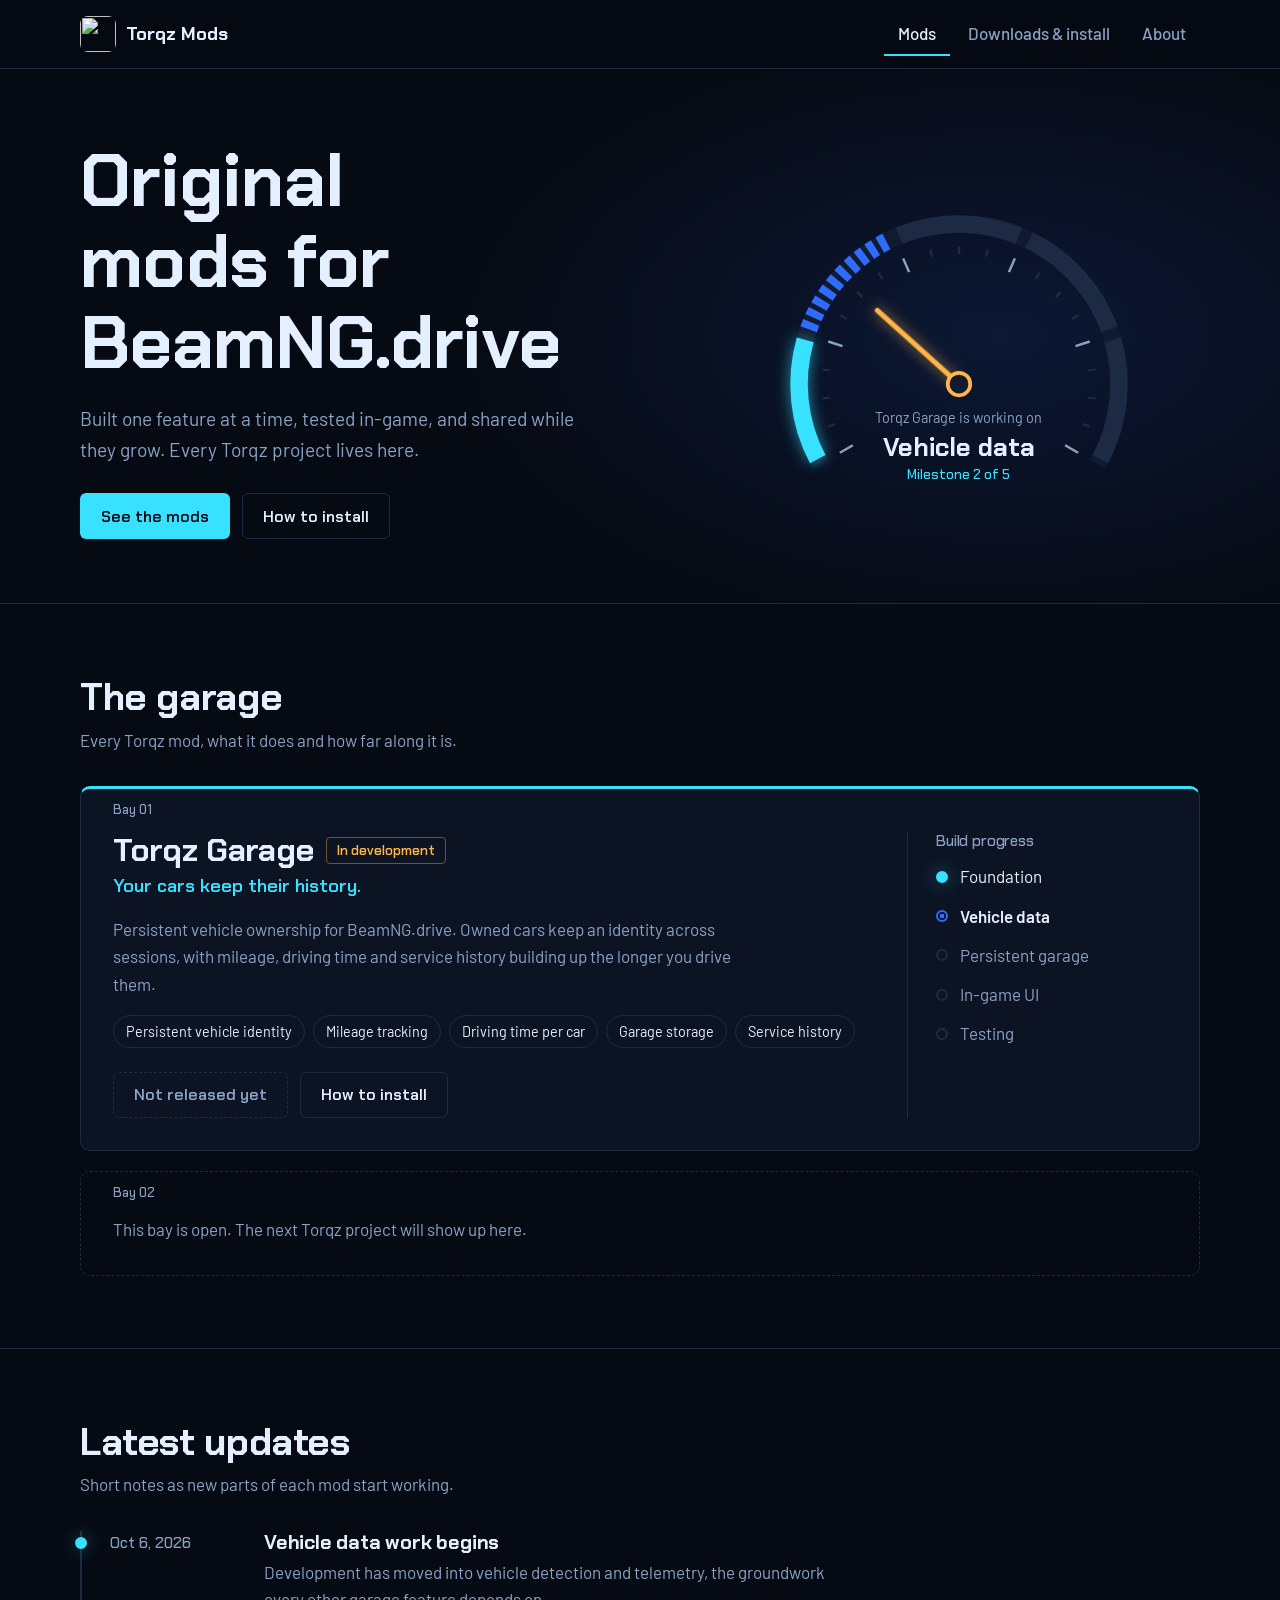
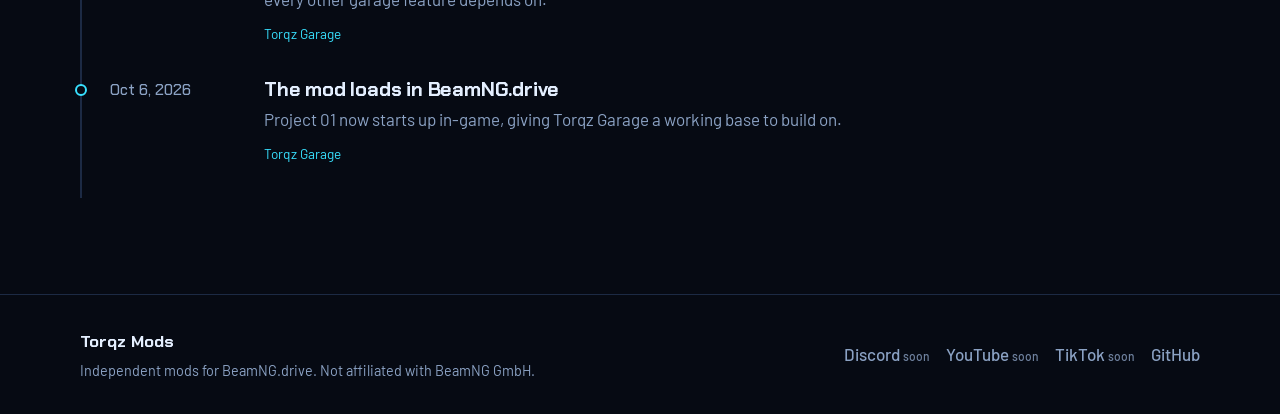
==== index.html @ 72e0c119 "Rebuild site from scratch: mods hub, downloads & install, about New three-page site with a dark neon" ====
<!doctype html>
<html lang="en">
<head>
  <meta charset="utf-8">
  <meta name="viewport" content="width=device-width, initial-scale=1">
  <title>Torqz Mods | Original BeamNG.drive mods</title>
  <meta name="description" content="Torqz Mods builds original BeamNG.drive mods one feature at a time. See every project, its progress and the latest updates.">
  <meta name="theme-color" content="#060a13">
  <link rel="canonical" href="https://torqzmods.github.io/torqz-mods/">
  <meta property="og:title" content="Torqz Mods | Original BeamNG.drive mods">
  <meta property="og:description" content="Torqz Mods builds original BeamNG.drive mods one feature at a time. See every project, its progress and the latest updates.">
  <meta property="og:type" content="website">
  <meta property="og:image" content="https://torqzmods.github.io/torqz-mods/assets/brand/torqz-logo.webp">
  <link rel="icon" href="assets/favicon.svg" type="image/svg+xml">
  <link rel="preconnect" href="https://fonts.googleapis.com">
  <link rel="preconnect" href="https://fonts.gstatic.com" crossorigin>
  <link rel="stylesheet" href="https://fonts.googleapis.com/css2?family=Barlow:wght@400;500;600&family=Chakra+Petch:wght@500;600;700&display=swap">
  <link rel="stylesheet" href="css/site.css">
</head>
<body data-page="home">
  <header class="site-header" data-header></header>
  <main id="main">
    <section class="hero">
      <div class="shell hero-grid">
        <div class="hero-copy">
          <h1>Original mods for BeamNG.drive</h1>
          <p>Built one feature at a time, tested in-game, and shared while they grow. Every Torqz project lives here.</p>
          <div class="actions">
            <a class="btn primary" href="#mods">See the mods</a>
            <a class="btn ghost" href="install.html">How to install</a>
          </div>
        </div>
        <div class="gauge" data-gauge></div>
      </div>
    </section>

    <section class="section" id="mods">
      <div class="shell">
        <div class="section-head">
          <h2>The garage</h2>
          <p>Every Torqz mod, what it does and how far along it is.</p>
        </div>
        <div class="bays" data-mods></div>
      </div>
    </section>

    <section class="section" id="updates">
      <div class="shell">
        <div class="section-head">
          <h2>Latest updates</h2>
          <p>Short notes as new parts of each mod start working.</p>
        </div>
        <ol class="updates" data-updates></ol>
      </div>
    </section>
  </main>
  <footer class="site-footer" data-footer></footer>
  <script type="module" src="js/site.js"></script>
</body>
</html>
---- css/site.css ----
/* Torqz Mods — night garage / instrument cluster */
:root {
  --night: #060a13;
  --panel: #0c1424;
  --panel-2: #101b30;
  --line: #1c2a44;
  --ink: #e4efff;
  --muted: #8ba2c4;
  --cyan: #38e1ff;
  --blue: #2f6bff;
  --amber: #ffb547;
  --glow: 0 0 18px rgba(56, 225, 255, 0.45);
  --display: "Chakra Petch", "Segoe UI", sans-serif;
  --body: "Barlow", "Segoe UI", sans-serif;
  --shell: 1120px;
  color-scheme: dark;
}

*, *::before, *::after { box-sizing: border-box; }
html { -webkit-text-size-adjust: 100%; scroll-behavior: smooth; }
body {
  margin: 0;
  background: var(--night);
  color: var(--ink);
  font: 400 1.0625rem/1.6 var(--body);
  min-height: 100vh;
  display: flex;
  flex-direction: column;
}
main { flex: 1; }
img, svg { display: block; max-width: 100%; }
a { color: var(--cyan); text-underline-offset: 3px; }
a:hover { color: #fff; }
:focus-visible { outline: 2px solid var(--cyan); outline-offset: 3px; border-radius: 4px; }
h1, h2, h3, h4 { font-family: var(--display); line-height: 1.1; margin: 0; letter-spacing: -0.01em; }
p { margin: 0 0 1em; }
.shell { width: min(var(--shell), 100% - 32px); margin-inline: auto; }
.sr-only { position: absolute; width: 1px; height: 1px; overflow: hidden; clip: rect(0 0 0 0); white-space: nowrap; }
.skip { position: absolute; left: -999px; top: 8px; background: var(--cyan); color: var(--night); padding: 8px 12px; z-index: 10; }
.skip:focus { left: 16px; }

/* ---------- Header ---------- */
.site-header { border-bottom: 1px solid var(--line); background: rgba(6, 10, 19, 0.92); position: sticky; top: 0; z-index: 5; backdrop-filter: blur(8px); }
.bar { display: flex; align-items: center; gap: 24px; min-height: 68px; }
.brand { display: flex; align-items: center; gap: 10px; color: var(--ink); text-decoration: none; font: 700 1.15rem var(--display); margin-right: auto; }
.brand img { border-radius: 8px; }
nav { display: flex; gap: 4px; }
nav a { color: var(--muted); text-decoration: none; padding: 8px 14px; border-radius: 6px; font-weight: 500; }
nav a:hover { color: var(--ink); background: var(--panel); }
nav a[aria-current="page"] { color: var(--ink); box-shadow: inset 0 -2px 0 var(--cyan); border-radius: 0; }
.menu-btn { display: none; }

/* ---------- Buttons ---------- */
.btn {
  display: inline-flex; align-items: center; justify-content: center;
  min-height: 46px; padding: 0 20px; border-radius: 6px;
  font: 600 1rem var(--display); text-decoration: none; border: 1px solid transparent;
  transition: background-color 0.15s, color 0.15s, border-color 0.15s;
}
.btn.primary { background: var(--cyan); color: var(--night); }
.btn.primary:hover { background: #fff; color: var(--night); }
.btn.ghost { border-color: var(--line); color: var(--ink); background: transparent; }
.btn.ghost:hover { border-color: var(--cyan); color: var(--ink); }
.btn.is-off { color: var(--muted); border-style: dashed; cursor: not-allowed; }
.btn.is-off:hover { border-color: var(--line); }
.actions { display: flex; flex-wrap: wrap; gap: 12px; }

/* ---------- Home hero ---------- */
.hero { padding: 72px 0 64px; border-bottom: 1px solid var(--line); background: radial-gradient(ellipse 60% 80% at 78% 50%, rgba(47, 107, 255, 0.14), transparent 70%); }
.hero-grid { display: grid; grid-template-columns: 1.1fr 0.9fr; gap: 48px; align-items: center; }
.hero h1 { font-size: clamp(2.6rem, 6vw, 4.6rem); font-weight: 700; margin-bottom: 20px; max-width: none; text-wrap: balance; }
.hero-copy p { color: var(--muted); font-size: 1.2rem; max-width: 46ch; margin-bottom: 28px; }

.gauge { position: relative; max-width: 400px; justify-self: center; width: 100%; }
.gauge svg { width: 100%; overflow: visible; }
.gauge .track { fill: none; stroke: var(--panel-2); stroke-width: 14; }
.gauge .seg { fill: none; stroke-width: 14; }
.gauge .seg-done { stroke: var(--cyan); filter: drop-shadow(0 0 6px rgba(56, 225, 255, 0.6)); }
.gauge .seg-now { stroke: var(--blue); stroke-dasharray: 6 4; }
.gauge .seg-next { stroke: var(--line); }
.gauge .tick { stroke: var(--line); stroke-width: 2; }
.gauge .tick.major { stroke: var(--muted); }
.gauge .needle { transform-box: view-box; transform-origin: 160px 160px; transform: rotate(150deg); transition: transform 1.6s cubic-bezier(0.2, 1.4, 0.4, 1) 0.3s; }
.gauge.is-live .needle { transform: rotate(var(--to)); }
.gauge .needle line { stroke: var(--amber); stroke-width: 4; stroke-linecap: round; filter: drop-shadow(0 0 5px rgba(255, 181, 71, 0.7)); }
.gauge .hub { fill: var(--panel-2); stroke: var(--amber); stroke-width: 3; }
.readout { position: absolute; left: 0; right: 0; top: 71%; text-align: center; display: grid; gap: 2px; }
.readout-label { color: var(--muted); font-size: 0.9rem; }
.readout strong { font: 700 1.6rem var(--display); color: var(--ink); }
.readout-step { color: var(--cyan); font: 500 0.85rem var(--display); }

/* ---------- Sections ---------- */
.section { padding: 72px 0; }
.section + .section { border-top: 1px solid var(--line); }
.section-head { margin-bottom: 32px; max-width: 60ch; }
.section-head h2 { font-size: clamp(1.8rem, 3.5vw, 2.4rem); margin-bottom: 8px; }
.section-head p { color: var(--muted); margin: 0; }

/* ---------- Mod bays ---------- */
.bays { display: grid; gap: 20px; }
.bay {
  display: grid; grid-template-columns: 1fr 260px; gap: 32px;
  background: var(--panel); border: 1px solid var(--line); border-radius: 10px;
  padding: 44px 32px 32px; position: relative;
  border-top: 3px solid var(--cyan);
}
.bay-num { position: absolute; top: 12px; left: 32px; font: 500 0.8rem var(--display); color: var(--muted); }
.bay-head { display: flex; flex-wrap: wrap; align-items: center; gap: 12px; margin-bottom: 6px; }
.bay h3 { font-size: 2rem; }
.bay-tag { font: 600 1.15rem var(--display); color: var(--cyan); }
.bay-main > p:not(.bay-tag) { color: var(--muted); max-width: 62ch; }
.features { list-style: none; padding: 0; margin: 0 0 24px; display: flex; flex-wrap: wrap; gap: 8px; }
.features li { border: 1px solid var(--line); border-radius: 999px; padding: 4px 12px; font-size: 0.9rem; }
.bay-actions { display: flex; flex-wrap: wrap; gap: 12px; }
.bay-side { border-left: 1px solid var(--line); padding-left: 28px; }
.bay-side h4 { font-size: 0.95rem; color: var(--muted); font-weight: 500; margin-bottom: 14px; }
.milestones { list-style: none; margin: 0; padding: 0; display: grid; gap: 12px; }
.milestones li { display: flex; align-items: center; gap: 12px; color: var(--muted); }
.lamp { width: 12px; height: 12px; border-radius: 50%; border: 2px solid var(--line); flex: none; }
.ms-done { color: var(--ink) !important; }
.ms-done .lamp { background: var(--cyan); border-color: var(--cyan); box-shadow: var(--glow); }
.ms-now { color: var(--ink) !important; font-weight: 600; }
.ms-now .lamp { border-color: var(--blue); background: radial-gradient(circle, var(--blue) 40%, transparent 45%); }
.bay-empty { display: block; border: 1px dashed var(--line); border-top: 1px dashed var(--line); background: transparent; color: var(--muted); padding-top: 44px; }
.bay-empty p { margin: 0; }

.status { font: 600 0.82rem var(--display); padding: 4px 10px; border-radius: 4px; border: 1px solid; }
.status-in-development { color: var(--amber); border-color: rgba(255, 181, 71, 0.4); }
.status-released { color: var(--cyan); border-color: rgba(56, 225, 255, 0.4); }
.status-paused { color: var(--muted); border-color: var(--line); }

/* ---------- Updates ---------- */
.updates { list-style: none; margin: 0; padding: 0; border-left: 2px solid var(--line); }
.updates li { display: grid; grid-template-columns: 130px 1fr; gap: 24px; padding: 0 0 32px 28px; position: relative; }
.updates li::before { content: ""; position: absolute; left: -7px; top: 6px; width: 12px; height: 12px; border-radius: 50%; background: var(--night); border: 2px solid var(--cyan); }
.updates li:first-child::before { background: var(--cyan); box-shadow: var(--glow); }
.updates time { color: var(--muted); font: 500 0.95rem var(--display); padding-top: 2px; }
.updates h3 { font-size: 1.25rem; margin-bottom: 6px; }
.updates p { color: var(--muted); margin-bottom: 6px; max-width: 60ch; }
.update-mod { font-size: 0.85rem; color: var(--cyan); }

/* ---------- Inner pages ---------- */
.page-head { padding: 64px 0 40px; border-bottom: 1px solid var(--line); }
.page-head h1 { font-size: clamp(2.2rem, 5vw, 3.4rem); margin-bottom: 12px; }
.page-head p { color: var(--muted); font-size: 1.15rem; max-width: 56ch; margin: 0; }

.download-list { list-style: none; margin: 0; padding: 0; display: grid; gap: 12px; }
.download-list li { display: flex; align-items: center; justify-content: space-between; gap: 16px; flex-wrap: wrap; background: var(--panel); border: 1px solid var(--line); border-radius: 10px; padding: 20px 24px; }
.download-list strong { font: 700 1.3rem var(--display); display: block; }
.download-list span { color: var(--muted); }

.steps { list-style: none; counter-reset: step; margin: 0; padding: 0; display: grid; gap: 16px; max-width: 760px; }
.steps li { counter-increment: step; display: grid; grid-template-columns: 52px 1fr; gap: 20px; align-items: start; }
.steps li::before {
  content: counter(step); display: grid; place-items: center; width: 52px; height: 52px;
  border: 2px solid var(--cyan); border-radius: 50%; font: 700 1.3rem var(--display); color: var(--cyan);
}
.steps h3 { font-size: 1.2rem; margin: 4px 0 4px; }
.steps p { color: var(--muted); margin: 0; }
code { font-family: Consolas, "Cascadia Mono", monospace; font-size: 0.92em; background: var(--panel-2); border: 1px solid var(--line); padding: 1px 6px; border-radius: 4px; color: var(--ink); }

.faq { display: grid; gap: 10px; max-width: 760px; }
.faq details { background: var(--panel); border: 1px solid var(--line); border-radius: 8px; }
.faq summary { cursor: pointer; padding: 16px 20px; font: 600 1.05rem var(--display); list-style: none; display: flex; justify-content: space-between; gap: 12px; }
.faq summary::-webkit-details-marker { display: none; }
.faq summary::after { content: "+"; color: var(--cyan); font-size: 1.3rem; line-height: 1; }
.faq details[open] summary::after { content: "−"; }
.faq details p { padding: 0 20px 16px; color: var(--muted); margin: 0; }

.about-grid { display: grid; grid-template-columns: 1fr 1fr; gap: 48px; align-items: start; }
.prose p { color: var(--muted); max-width: 60ch; }
.prose p:first-child { color: var(--ink); font-size: 1.2rem; }
.social-grid { display: grid; gap: 10px; }
.social-grid .social { display: grid; gap: 2px; padding: 16px 20px; border: 1px solid var(--line); border-radius: 8px; background: var(--panel); text-decoration: none; color: var(--ink); }
.social-grid a.social:hover { border-color: var(--cyan); }
.social-grid .social strong { font: 700 1.15rem var(--display); }
.social-grid .social span { color: var(--muted); font-size: 0.95rem; }
.social-grid .is-soon { opacity: 0.7; border-style: dashed; }

/* ---------- Footer ---------- */
.site-footer { border-top: 1px solid var(--line); padding: 32px 0; margin-top: 24px; }
.foot { display: flex; justify-content: space-between; gap: 24px; flex-wrap: wrap; align-items: center; }
.foot-name { font: 700 1.05rem var(--display); }
.foot p { color: var(--muted); font-size: 0.9rem; margin: 4px 0 0; }
.foot-social { display: flex; flex-wrap: wrap; gap: 16px; }
.foot-social .social { color: var(--muted); text-decoration: none; font-weight: 500; }
.foot-social a.social:hover { color: var(--cyan); }
.foot-social small { font-size: 0.75rem; opacity: 0.8; }

.notfound { padding: 120px 0; text-align: center; }
.notfound h1 { font-size: clamp(3rem, 10vw, 6rem); color: var(--cyan); }
.notfound p { color: var(--muted); }
.notfound .actions { justify-content: center; }

/* ---------- Responsive ---------- */
@media (max-width: 860px) {
  .hero { padding: 48px 0; }
  .hero-grid, .about-grid { grid-template-columns: 1fr; gap: 32px; }
  .gauge { max-width: 340px; }
  .bay { grid-template-columns: 1fr; padding: 44px 20px 24px; }
  .bay-num { left: 20px; }
  .bay-side { border-left: 0; border-top: 1px solid var(--line); padding: 20px 0 0; }
  .updates li { grid-template-columns: 1fr; gap: 4px; }
}
@media (max-width: 640px) {
  .menu-btn { display: inline-flex; background: none; border: 1px solid var(--line); color: var(--ink); font: 600 0.95rem var(--display); padding: 8px 14px; border-radius: 6px; cursor: pointer; }
  .bar { flex-wrap: wrap; gap: 12px; }
  nav { display: none; width: 100%; flex-direction: column; padding-bottom: 12px; }
  nav.open { display: flex; }
  nav a[aria-current="page"] { box-shadow: inset 2px 0 0 var(--cyan); }
  .section { padding: 56px 0; }
  .btn { width: 100%; }
  .actions, .bay-actions { flex-direction: column; }
  .download-list .btn { width: 100%; }
}
@media (prefers-reduced-motion: reduce) {
  html { scroll-behavior: auto; }
  .gauge .needle { transition: none; }
}
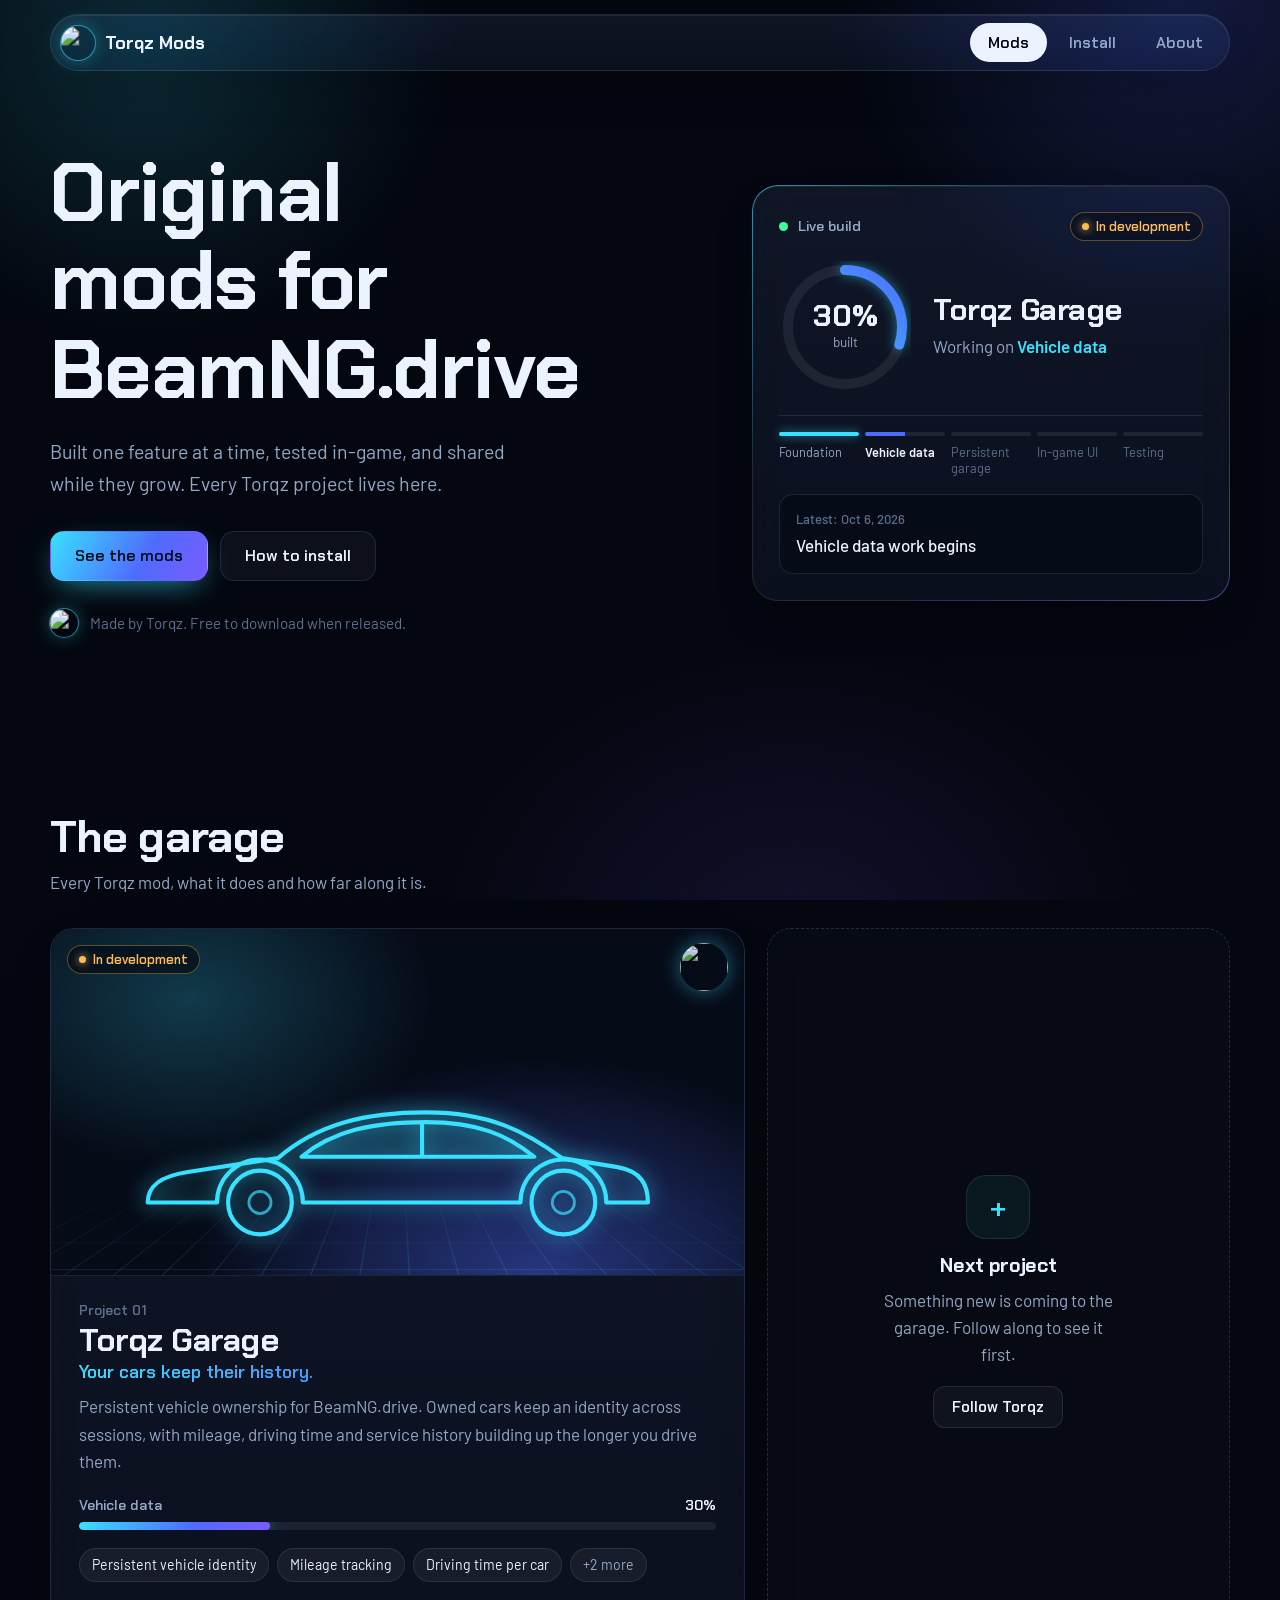
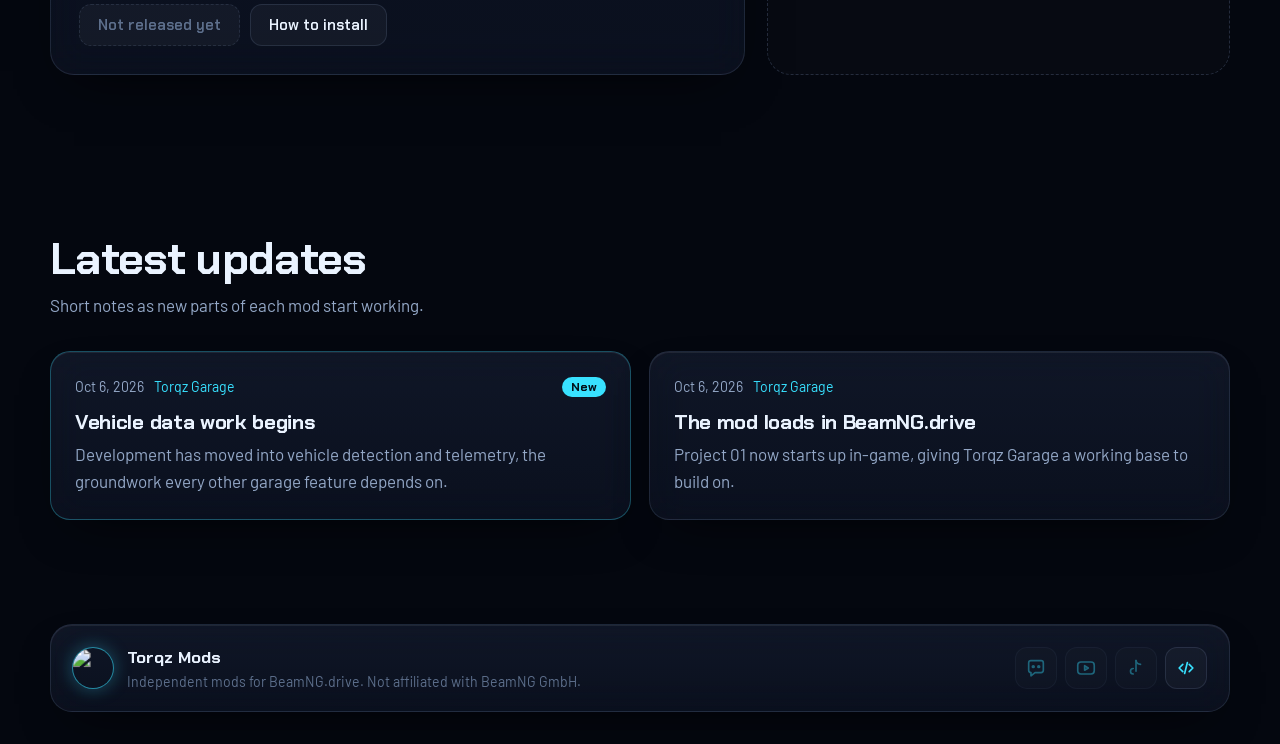
==== commit 845c451f: "Redesign UI: glass panels, live build card, richer mod cards Frosted-glass look over an animated neo" ====
--- a/index.html
+++ b/index.html
@@ -5,7 +5,7 @@
   <meta name="viewport" content="width=device-width, initial-scale=1">
   <title>Torqz Mods | Original BeamNG.drive mods</title>
   <meta name="description" content="Torqz Mods builds original BeamNG.drive mods one feature at a time. See every project, its progress and the latest updates.">
-  <meta name="theme-color" content="#060a13">
+  <meta name="theme-color" content="#04070f">
   <link rel="canonical" href="https://torqzmods.github.io/torqz-mods/">
   <meta property="og:title" content="Torqz Mods | Original BeamNG.drive mods">
   <meta property="og:description" content="Torqz Mods builds original BeamNG.drive mods one feature at a time. See every project, its progress and the latest updates.">
@@ -18,6 +18,7 @@
   <link rel="stylesheet" href="css/site.css">
 </head>
 <body data-page="home">
+  <div class="backdrop" aria-hidden="true"></div>
   <header class="site-header" data-header></header>
   <main id="main">
     <section class="hero">
@@ -29,8 +30,9 @@
             <a class="btn primary" href="#mods">See the mods</a>
             <a class="btn ghost" href="install.html">How to install</a>
           </div>
+          <div class="hero-note"><span class="brand-mark"><img src="assets/brand/torqz-logo.webp" alt="" width="28" height="28"></span>Made by Torqz. Free to download when released.</div>
         </div>
-        <div class="gauge" data-gauge></div>
+        <div class="live glass" data-live></div>
       </div>
     </section>
 
@@ -40,7 +42,7 @@
           <h2>The garage</h2>
           <p>Every Torqz mod, what it does and how far along it is.</p>
         </div>
-        <div class="bays" data-mods></div>
+        <div class="mod-grid" data-mods></div>
       </div>
     </section>
 
@@ -50,7 +52,7 @@
           <h2>Latest updates</h2>
           <p>Short notes as new parts of each mod start working.</p>
         </div>
-        <ol class="updates" data-updates></ol>
+        <ol class="update-list" data-updates></ol>
       </div>
     </section>
   </main>
--- a/css/site.css
+++ b/css/site.css
@@ -1,219 +1,359 @@
-/* Torqz Mods — night garage / instrument cluster */
+/* Torqz Mods — sleek studio: frosted glass over a neon night garage */
 :root {
-  --night: #060a13;
-  --panel: #0c1424;
-  --panel-2: #101b30;
-  --line: #1c2a44;
-  --ink: #e4efff;
-  --muted: #8ba2c4;
+  --bg: #04070f;
+  --ink: #eaf3ff;
+  --muted: #93a7c6;
+  --faint: #5d6f8c;
   --cyan: #38e1ff;
-  --blue: #2f6bff;
-  --amber: #ffb547;
-  --glow: 0 0 18px rgba(56, 225, 255, 0.45);
+  --blue: #4f6bff;
+  --indigo: #7a5cff;
+  --amber: #ffbb55;
+  --glass: rgba(148, 180, 255, 0.055);
+  --glass-hi: rgba(148, 180, 255, 0.09);
+  --edge: rgba(170, 200, 255, 0.12);
+  --edge-hi: rgba(56, 225, 255, 0.45);
+  --grad: linear-gradient(120deg, var(--cyan), var(--blue) 60%, var(--indigo));
   --display: "Chakra Petch", "Segoe UI", sans-serif;
   --body: "Barlow", "Segoe UI", sans-serif;
-  --shell: 1120px;
+  --shell: 1180px;
+  --ease: cubic-bezier(0.22, 1, 0.36, 1);
   color-scheme: dark;
 }
 
 *, *::before, *::after { box-sizing: border-box; }
 html { -webkit-text-size-adjust: 100%; scroll-behavior: smooth; }
 body {
-  margin: 0;
-  background: var(--night);
-  color: var(--ink);
+  margin: 0; background: var(--bg); color: var(--ink);
   font: 400 1.0625rem/1.6 var(--body);
-  min-height: 100vh;
-  display: flex;
-  flex-direction: column;
-}
-main { flex: 1; }
+  min-height: 100vh; display: flex; flex-direction: column;
+  overflow-x: hidden;
+}
+main { flex: 1; position: relative; z-index: 1; }
 img, svg { display: block; max-width: 100%; }
 a { color: var(--cyan); text-underline-offset: 3px; }
 a:hover { color: #fff; }
-:focus-visible { outline: 2px solid var(--cyan); outline-offset: 3px; border-radius: 4px; }
-h1, h2, h3, h4 { font-family: var(--display); line-height: 1.1; margin: 0; letter-spacing: -0.01em; }
+:focus-visible { outline: 2px solid var(--cyan); outline-offset: 3px; border-radius: 8px; }
+h1, h2, h3, h4 { font-family: var(--display); line-height: 1.08; margin: 0; letter-spacing: -0.015em; }
 p { margin: 0 0 1em; }
 .shell { width: min(var(--shell), 100% - 32px); margin-inline: auto; }
 .sr-only { position: absolute; width: 1px; height: 1px; overflow: hidden; clip: rect(0 0 0 0); white-space: nowrap; }
-.skip { position: absolute; left: -999px; top: 8px; background: var(--cyan); color: var(--night); padding: 8px 12px; z-index: 10; }
+.skip { position: absolute; left: -999px; top: 8px; background: var(--cyan); color: var(--bg); padding: 8px 12px; z-index: 50; border-radius: 8px; }
 .skip:focus { left: 16px; }
 
+/* ---------- Atmosphere: aurora lights + garage floor grid ---------- */
+.backdrop { position: fixed; inset: 0; z-index: 0; pointer-events: none; overflow: hidden; }
+.backdrop::before {
+  content: ""; position: absolute; inset: -10%;
+  background:
+    radial-gradient(40vw 40vw at 18% 12%, rgba(56, 225, 255, 0.16), transparent 60%),
+    radial-gradient(45vw 45vw at 85% 8%, rgba(79, 107, 255, 0.2), transparent 60%),
+    radial-gradient(50vw 40vw at 60% 95%, rgba(122, 92, 255, 0.12), transparent 60%);
+  animation: drift 26s ease-in-out infinite alternate;
+}
+.backdrop::after {
+  content: ""; position: absolute; left: -25%; right: -25%; bottom: -10%; height: 60vh;
+  background-image:
+    linear-gradient(rgba(56, 225, 255, 0.13) 1px, transparent 1px),
+    linear-gradient(90deg, rgba(56, 225, 255, 0.13) 1px, transparent 1px);
+  background-size: 64px 64px;
+  transform: perspective(500px) rotateX(62deg);
+  transform-origin: bottom;
+  mask-image: linear-gradient(to top, rgba(0, 0, 0, 0.75), transparent 75%);
+  -webkit-mask-image: linear-gradient(to top, rgba(0, 0, 0, 0.75), transparent 75%);
+}
+@keyframes drift {
+  from { transform: translate3d(0, 0, 0) scale(1); }
+  to { transform: translate3d(-4%, 3%, 0) scale(1.08); }
+}
+
+/* ---------- Glass ---------- */
+.glass {
+  background: linear-gradient(180deg, var(--glass-hi), var(--glass));
+  border: 1px solid var(--edge);
+  backdrop-filter: blur(18px) saturate(140%);
+  -webkit-backdrop-filter: blur(18px) saturate(140%);
+  box-shadow: inset 0 1px 0 rgba(255, 255, 255, 0.07), 0 20px 50px -24px rgba(0, 0, 0, 0.8);
+}
+.spot { position: relative; isolation: isolate; }
+.spot::before {
+  content: ""; position: absolute; inset: 0; border-radius: inherit; z-index: -1; opacity: 0;
+  background: radial-gradient(420px circle at var(--mx, 50%) var(--my, 50%), rgba(56, 225, 255, 0.13), transparent 45%);
+  transition: opacity 0.3s;
+}
+.spot:hover::before { opacity: 1; }
+
 /* ---------- Header ---------- */
-.site-header { border-bottom: 1px solid var(--line); background: rgba(6, 10, 19, 0.92); position: sticky; top: 0; z-index: 5; backdrop-filter: blur(8px); }
-.bar { display: flex; align-items: center; gap: 24px; min-height: 68px; }
-.brand { display: flex; align-items: center; gap: 10px; color: var(--ink); text-decoration: none; font: 700 1.15rem var(--display); margin-right: auto; }
-.brand img { border-radius: 8px; }
+.site-header { position: sticky; top: 0; z-index: 20; padding: 14px 0; }
+.nav-wrap { width: min(var(--shell), 100% - 32px); margin-inline: auto; }
+.nav-pill {
+  display: flex; align-items: center; gap: 16px; padding: 8px 8px 8px 10px;
+  border-radius: 999px; transition: background 0.3s, border-color 0.3s;
+}
+.site-header.scrolled .nav-pill { background: rgba(6, 10, 22, 0.9); border-color: rgba(170, 200, 255, 0.18); }
+.brand { display: flex; align-items: center; gap: 10px; color: var(--ink); text-decoration: none; font: 700 1.1rem var(--display); margin-right: auto; }
+.brand:hover { color: var(--ink); }
+.brand-mark {
+  display: block; width: 34px; height: 34px; border-radius: 50%; overflow: hidden; flex: none;
+  box-shadow: 0 0 0 1px rgba(56, 225, 255, 0.5), 0 0 18px rgba(56, 225, 255, 0.35);
+}
+/* the source logo is damaged along its bottom edge, so it's zoomed from the top to hide that */
+.brand-mark img { width: 100%; height: 100%; object-fit: cover; object-position: 50% 0; transform: scale(1.18); transform-origin: 50% 30%; }
+.brand-mark.lg { width: 52px; height: 52px; }
 nav { display: flex; gap: 4px; }
-nav a { color: var(--muted); text-decoration: none; padding: 8px 14px; border-radius: 6px; font-weight: 500; }
-nav a:hover { color: var(--ink); background: var(--panel); }
-nav a[aria-current="page"] { color: var(--ink); box-shadow: inset 0 -2px 0 var(--cyan); border-radius: 0; }
+nav a {
+  color: var(--muted); text-decoration: none; padding: 9px 18px; border-radius: 999px;
+  font: 600 0.98rem var(--display); transition: color 0.2s, background 0.2s;
+}
+nav a:hover { color: var(--ink); background: rgba(255, 255, 255, 0.05); }
+nav a[aria-current="page"] { color: var(--bg); background: var(--ink); }
 .menu-btn { display: none; }
 
 /* ---------- Buttons ---------- */
 .btn {
-  display: inline-flex; align-items: center; justify-content: center;
-  min-height: 46px; padding: 0 20px; border-radius: 6px;
-  font: 600 1rem var(--display); text-decoration: none; border: 1px solid transparent;
-  transition: background-color 0.15s, color 0.15s, border-color 0.15s;
-}
-.btn.primary { background: var(--cyan); color: var(--night); }
-.btn.primary:hover { background: #fff; color: var(--night); }
-.btn.ghost { border-color: var(--line); color: var(--ink); background: transparent; }
-.btn.ghost:hover { border-color: var(--cyan); color: var(--ink); }
-.btn.is-off { color: var(--muted); border-style: dashed; cursor: not-allowed; }
-.btn.is-off:hover { border-color: var(--line); }
+  position: relative; display: inline-flex; align-items: center; justify-content: center; gap: 8px;
+  min-height: 50px; padding: 0 24px; border-radius: 14px;
+  font: 600 1rem var(--display); text-decoration: none; border: 1px solid transparent; cursor: pointer;
+  transition: transform 0.2s var(--ease), box-shadow 0.25s, background 0.2s, border-color 0.2s, color 0.2s;
+}
+.btn.sm { min-height: 42px; padding: 0 18px; border-radius: 12px; font-size: 0.95rem; }
+.btn.primary { background: var(--grad); color: #03101c; box-shadow: 0 10px 30px -10px rgba(56, 225, 255, 0.7); }
+.btn.primary:hover { color: #03101c; transform: translateY(-2px); box-shadow: 0 16px 40px -10px rgba(56, 225, 255, 0.85); }
+.btn.ghost { background: rgba(255, 255, 255, 0.04); border-color: var(--edge); color: var(--ink); }
+.btn.ghost:hover { border-color: var(--edge-hi); background: rgba(56, 225, 255, 0.07); color: var(--ink); }
+.btn.is-off { color: var(--faint); cursor: not-allowed; border-style: dashed; }
+.btn.is-off:hover { border-color: var(--edge); background: rgba(255, 255, 255, 0.04); color: var(--faint); }
 .actions { display: flex; flex-wrap: wrap; gap: 12px; }
 
+/* ---------- Status ---------- */
+.status { display: inline-flex; align-items: center; gap: 7px; font: 600 0.8rem var(--display); padding: 5px 11px; border-radius: 999px; background: rgba(4, 7, 15, 0.6); border: 1px solid; backdrop-filter: blur(8px); white-space: nowrap; }
+.status::before { content: ""; width: 7px; height: 7px; border-radius: 50%; background: currentColor; box-shadow: 0 0 8px currentColor; }
+.status-in-development { color: var(--amber); border-color: rgba(255, 187, 85, 0.35); }
+.status-released { color: var(--cyan); border-color: rgba(56, 225, 255, 0.4); }
+.status-paused { color: var(--muted); border-color: var(--edge); }
+
 /* ---------- Home hero ---------- */
-.hero { padding: 72px 0 64px; border-bottom: 1px solid var(--line); background: radial-gradient(ellipse 60% 80% at 78% 50%, rgba(47, 107, 255, 0.14), transparent 70%); }
-.hero-grid { display: grid; grid-template-columns: 1.1fr 0.9fr; gap: 48px; align-items: center; }
-.hero h1 { font-size: clamp(2.6rem, 6vw, 4.6rem); font-weight: 700; margin-bottom: 20px; max-width: none; text-wrap: balance; }
-.hero-copy p { color: var(--muted); font-size: 1.2rem; max-width: 46ch; margin-bottom: 28px; }
-
-.gauge { position: relative; max-width: 400px; justify-self: center; width: 100%; }
-.gauge svg { width: 100%; overflow: visible; }
-.gauge .track { fill: none; stroke: var(--panel-2); stroke-width: 14; }
-.gauge .seg { fill: none; stroke-width: 14; }
-.gauge .seg-done { stroke: var(--cyan); filter: drop-shadow(0 0 6px rgba(56, 225, 255, 0.6)); }
-.gauge .seg-now { stroke: var(--blue); stroke-dasharray: 6 4; }
-.gauge .seg-next { stroke: var(--line); }
-.gauge .tick { stroke: var(--line); stroke-width: 2; }
-.gauge .tick.major { stroke: var(--muted); }
-.gauge .needle { transform-box: view-box; transform-origin: 160px 160px; transform: rotate(150deg); transition: transform 1.6s cubic-bezier(0.2, 1.4, 0.4, 1) 0.3s; }
-.gauge.is-live .needle { transform: rotate(var(--to)); }
-.gauge .needle line { stroke: var(--amber); stroke-width: 4; stroke-linecap: round; filter: drop-shadow(0 0 5px rgba(255, 181, 71, 0.7)); }
-.gauge .hub { fill: var(--panel-2); stroke: var(--amber); stroke-width: 3; }
-.readout { position: absolute; left: 0; right: 0; top: 71%; text-align: center; display: grid; gap: 2px; }
-.readout-label { color: var(--muted); font-size: 0.9rem; }
-.readout strong { font: 700 1.6rem var(--display); color: var(--ink); }
-.readout-step { color: var(--cyan); font: 500 0.85rem var(--display); }
+.hero { padding: 64px 0 96px; }
+.hero-grid { display: grid; grid-template-columns: 1.15fr 0.85fr; gap: 56px; align-items: center; }
+.hero h1 { font-size: clamp(2.8rem, 6.4vw, 5.2rem); font-weight: 700; margin-bottom: 22px; text-wrap: balance; }
+.hero h1 .grad { background: var(--grad); -webkit-background-clip: text; background-clip: text; color: transparent; }
+.hero-copy p { color: var(--muted); font-size: 1.22rem; max-width: 44ch; margin-bottom: 32px; }
+.hero-note { margin-top: 28px; display: flex; align-items: center; gap: 12px; color: var(--faint); font-size: 0.95rem; }
+.hero-note .brand-mark { width: 28px; height: 28px; }
+
+.live { border-radius: 26px; padding: 26px; position: relative; }
+.live::after {
+  content: ""; position: absolute; inset: -1px; border-radius: inherit; padding: 1px; pointer-events: none;
+  background: linear-gradient(140deg, rgba(56, 225, 255, 0.6), transparent 35%, transparent 65%, rgba(122, 92, 255, 0.5));
+  -webkit-mask: linear-gradient(#000 0 0) content-box, linear-gradient(#000 0 0);
+  -webkit-mask-composite: xor; mask-composite: exclude;
+}
+.live-top { display: flex; align-items: center; gap: 10px; color: var(--muted); font: 600 0.9rem var(--display); margin-bottom: 20px; }
+.live-top .status { margin-left: auto; }
+.live-dot { width: 9px; height: 9px; border-radius: 50%; background: #3dff9a; animation: ping 2.4s infinite; }
+@keyframes ping { 0% { box-shadow: 0 0 0 0 rgba(61, 255, 154, 0.55); } 70%, 100% { box-shadow: 0 0 0 10px rgba(61, 255, 154, 0); } }
+.live-main { display: flex; align-items: center; gap: 22px; margin-bottom: 22px; }
+.live-main h2 { font-size: 1.9rem; margin-bottom: 6px; }
+.live-main p { color: var(--muted); margin: 0; }
+.live-main p strong { color: var(--cyan); font-weight: 600; }
+.ring-wrap { position: relative; flex: none; }
+.ring { transform: rotate(-90deg); }
+.ring-track { fill: none; stroke: rgba(255, 255, 255, 0.07); stroke-width: 10; }
+.ring-fill { fill: none; stroke: url(#ringGrad); stroke-width: 10; stroke-linecap: round; stroke-dashoffset: var(--c); transition: stroke-dashoffset 1.6s var(--ease) 0.5s; filter: drop-shadow(0 0 6px rgba(56, 225, 255, 0.5)); }
+.is-loaded .ring-fill { stroke-dashoffset: var(--off); }
+.ring-label { position: absolute; inset: 0; display: grid; place-content: center; text-align: center; }
+.ring-label strong { font: 700 1.9rem var(--display); line-height: 1; }
+.ring-label span { color: var(--muted); font-size: 0.85rem; }
+
+.steps-mini { list-style: none; margin: 0 0 18px; padding: 16px 0 0; border-top: 1px solid var(--edge); display: grid; grid-template-columns: repeat(5, 1fr); gap: 6px; }
+.steps-mini li { display: grid; gap: 8px; align-content: start; font-size: 0.8rem; color: var(--faint); line-height: 1.25; }
+.steps-mini .lamp { height: 4px; border-radius: 4px; background: rgba(255, 255, 255, 0.08); }
+.steps-mini .ms-done { color: var(--muted); }
+.steps-mini .ms-done .lamp { background: var(--cyan); box-shadow: 0 0 10px rgba(56, 225, 255, 0.6); }
+.steps-mini .ms-now { color: var(--ink); font-weight: 600; }
+.steps-mini .ms-now .lamp { background: linear-gradient(90deg, var(--blue) 50%, rgba(255, 255, 255, 0.08) 50%); }
+.live-update { display: grid; gap: 2px; padding: 14px 16px; border-radius: 14px; background: rgba(4, 7, 15, 0.45); border: 1px solid var(--edge); color: var(--ink); text-decoration: none; font-weight: 500; transition: border-color 0.2s; }
+.live-update span { color: var(--faint); font-size: 0.82rem; }
+.live-update:hover { border-color: var(--edge-hi); color: var(--ink); }
+
+/* hero load sequence — runs once */
+.hero-copy > *, .live { opacity: 0; transform: translateY(18px); transition: opacity 0.9s var(--ease), transform 0.9s var(--ease); }
+.is-loaded .hero-copy > *, .is-loaded .live { opacity: 1; transform: none; }
+.is-loaded .hero-copy > :nth-child(2) { transition-delay: 0.08s; }
+.is-loaded .hero-copy > :nth-child(3) { transition-delay: 0.16s; }
+.is-loaded .hero-copy > :nth-child(4) { transition-delay: 0.24s; }
+.is-loaded .live { transition-delay: 0.2s; }
 
 /* ---------- Sections ---------- */
-.section { padding: 72px 0; }
-.section + .section { border-top: 1px solid var(--line); }
-.section-head { margin-bottom: 32px; max-width: 60ch; }
-.section-head h2 { font-size: clamp(1.8rem, 3.5vw, 2.4rem); margin-bottom: 8px; }
-.section-head p { color: var(--muted); margin: 0; }
-
-/* ---------- Mod bays ---------- */
-.bays { display: grid; gap: 20px; }
-.bay {
-  display: grid; grid-template-columns: 1fr 260px; gap: 32px;
-  background: var(--panel); border: 1px solid var(--line); border-radius: 10px;
-  padding: 44px 32px 32px; position: relative;
-  border-top: 3px solid var(--cyan);
-}
-.bay-num { position: absolute; top: 12px; left: 32px; font: 500 0.8rem var(--display); color: var(--muted); }
-.bay-head { display: flex; flex-wrap: wrap; align-items: center; gap: 12px; margin-bottom: 6px; }
-.bay h3 { font-size: 2rem; }
-.bay-tag { font: 600 1.15rem var(--display); color: var(--cyan); }
-.bay-main > p:not(.bay-tag) { color: var(--muted); max-width: 62ch; }
-.features { list-style: none; padding: 0; margin: 0 0 24px; display: flex; flex-wrap: wrap; gap: 8px; }
-.features li { border: 1px solid var(--line); border-radius: 999px; padding: 4px 12px; font-size: 0.9rem; }
-.bay-actions { display: flex; flex-wrap: wrap; gap: 12px; }
-.bay-side { border-left: 1px solid var(--line); padding-left: 28px; }
-.bay-side h4 { font-size: 0.95rem; color: var(--muted); font-weight: 500; margin-bottom: 14px; }
-.milestones { list-style: none; margin: 0; padding: 0; display: grid; gap: 12px; }
-.milestones li { display: flex; align-items: center; gap: 12px; color: var(--muted); }
-.lamp { width: 12px; height: 12px; border-radius: 50%; border: 2px solid var(--line); flex: none; }
-.ms-done { color: var(--ink) !important; }
-.ms-done .lamp { background: var(--cyan); border-color: var(--cyan); box-shadow: var(--glow); }
-.ms-now { color: var(--ink) !important; font-weight: 600; }
-.ms-now .lamp { border-color: var(--blue); background: radial-gradient(circle, var(--blue) 40%, transparent 45%); }
-.bay-empty { display: block; border: 1px dashed var(--line); border-top: 1px dashed var(--line); background: transparent; color: var(--muted); padding-top: 44px; }
-.bay-empty p { margin: 0; }
-
-.status { font: 600 0.82rem var(--display); padding: 4px 10px; border-radius: 4px; border: 1px solid; }
-.status-in-development { color: var(--amber); border-color: rgba(255, 181, 71, 0.4); }
-.status-released { color: var(--cyan); border-color: rgba(56, 225, 255, 0.4); }
-.status-paused { color: var(--muted); border-color: var(--line); }
+.section { padding: 80px 0; }
+.section-head { margin-bottom: 32px; }
+.section-head h2 { font-size: clamp(2rem, 3.8vw, 2.8rem); margin-bottom: 8px; }
+.section-head p { color: var(--muted); margin: 0; max-width: 52ch; }
+
+/* ---------- Mod cards ---------- */
+.mod-grid { display: grid; grid-template-columns: 1.5fr 1fr; gap: 22px; }
+.mod-card { border-radius: 24px; overflow: hidden; display: flex; flex-direction: column; transition: transform 0.35s var(--ease), border-color 0.3s; }
+.mod-card.glass:hover { transform: translateY(-4px); border-color: rgba(56, 225, 255, 0.3); }
+.mod-media { position: relative; aspect-ratio: 16 / 8; overflow: hidden; background: #070c1a; border-bottom: 1px solid var(--edge); }
+.mod-media > img { width: 100%; height: 100%; object-fit: cover; }
+.mod-media .status { position: absolute; top: 16px; left: 16px; }
+.media-art { position: absolute; inset: 0; background: radial-gradient(70% 90% at 70% 100%, rgba(79, 107, 255, 0.45), transparent 70%), radial-gradient(50% 70% at 20% 20%, rgba(56, 225, 255, 0.22), transparent 70%), #060b18; }
+.media-grid { position: absolute; left: -20%; right: -20%; bottom: -30%; height: 90%; background-image: linear-gradient(rgba(56, 225, 255, 0.22) 1px, transparent 1px), linear-gradient(90deg, rgba(56, 225, 255, 0.22) 1px, transparent 1px); background-size: 38px 38px; transform: perspective(300px) rotateX(60deg); mask-image: linear-gradient(to top, #000, transparent 80%); -webkit-mask-image: linear-gradient(to top, #000, transparent 80%); }
+.car-art { position: absolute; left: 10%; bottom: 8%; width: 80%; fill: none; stroke: var(--cyan); stroke-width: 6; stroke-linejoin: round; filter: drop-shadow(0 0 10px rgba(56, 225, 255, 0.8)); transition: transform 0.6s var(--ease); }
+.car-art .car-glass { fill: rgba(56, 225, 255, 0.1); }
+.car-art .hubcap { stroke-width: 4; opacity: 0.7; }
+.mod-card:hover .car-art { transform: translateX(10px); }
+.media-logo { position: absolute; right: 16px; top: 14px; width: 48px; height: 48px; border-radius: 50%; object-fit: cover; object-position: 50% 0; opacity: 0.9; box-shadow: 0 0 20px rgba(56, 225, 255, 0.5); }
+.mod-body { padding: 26px 28px 28px; display: flex; flex-direction: column; flex: 1; }
+.mod-project { color: var(--faint); font: 600 0.85rem var(--display); margin-bottom: 4px; }
+.mod-body h3 { font-size: 2rem; margin-bottom: 4px; }
+.mod-tag { font: 600 1.1rem var(--display); background: var(--grad); -webkit-background-clip: text; background-clip: text; color: transparent; margin-bottom: 10px; }
+.mod-body > p:not(.mod-tag) { color: var(--muted); }
+.bar { margin: 4px 0 18px; }
+.bar-head { display: flex; justify-content: space-between; font: 600 0.88rem var(--display); color: var(--muted); margin-bottom: 8px; }
+.bar-head span:last-child { color: var(--ink); }
+.bar-track { height: 8px; border-radius: 8px; background: rgba(255, 255, 255, 0.07); overflow: hidden; }
+.bar-fill { height: 100%; width: 0; border-radius: inherit; background: var(--grad); box-shadow: 0 0 14px rgba(56, 225, 255, 0.6); transition: width 1.4s var(--ease) 0.6s; }
+.is-loaded .bar-fill { width: var(--w); }
+.chips { list-style: none; padding: 0; margin: 0 0 22px; display: flex; flex-wrap: wrap; gap: 8px; }
+.chips li { padding: 5px 12px; border-radius: 999px; font-size: 0.88rem; background: rgba(255, 255, 255, 0.05); border: 1px solid var(--edge); }
+.chips .more { color: var(--muted); }
+.mod-actions { display: flex; flex-wrap: wrap; gap: 10px; margin-top: auto; }
+
+.next-card { border: 1.5px dashed rgba(170, 200, 255, 0.18); background: rgba(255, 255, 255, 0.015); display: grid; place-items: center; text-align: center; min-height: 320px; }
+.next-inner { padding: 32px; max-width: 30ch; display: grid; justify-items: center; gap: 10px; }
+.next-inner p { color: var(--muted); margin: 0 0 8px; }
+.next-plus { width: 64px; height: 64px; border-radius: 20px; display: grid; place-items: center; font: 500 2rem var(--display); color: var(--cyan); border: 1px solid var(--edge); background: rgba(56, 225, 255, 0.06); margin-bottom: 6px; }
 
 /* ---------- Updates ---------- */
-.updates { list-style: none; margin: 0; padding: 0; border-left: 2px solid var(--line); }
-.updates li { display: grid; grid-template-columns: 130px 1fr; gap: 24px; padding: 0 0 32px 28px; position: relative; }
-.updates li::before { content: ""; position: absolute; left: -7px; top: 6px; width: 12px; height: 12px; border-radius: 50%; background: var(--night); border: 2px solid var(--cyan); }
-.updates li:first-child::before { background: var(--cyan); box-shadow: var(--glow); }
-.updates time { color: var(--muted); font: 500 0.95rem var(--display); padding-top: 2px; }
-.updates h3 { font-size: 1.25rem; margin-bottom: 6px; }
-.updates p { color: var(--muted); margin-bottom: 6px; max-width: 60ch; }
-.update-mod { font-size: 0.85rem; color: var(--cyan); }
-
-/* ---------- Inner pages ---------- */
-.page-head { padding: 64px 0 40px; border-bottom: 1px solid var(--line); }
-.page-head h1 { font-size: clamp(2.2rem, 5vw, 3.4rem); margin-bottom: 12px; }
-.page-head p { color: var(--muted); font-size: 1.15rem; max-width: 56ch; margin: 0; }
-
-.download-list { list-style: none; margin: 0; padding: 0; display: grid; gap: 12px; }
-.download-list li { display: flex; align-items: center; justify-content: space-between; gap: 16px; flex-wrap: wrap; background: var(--panel); border: 1px solid var(--line); border-radius: 10px; padding: 20px 24px; }
-.download-list strong { font: 700 1.3rem var(--display); display: block; }
-.download-list span { color: var(--muted); }
-
-.steps { list-style: none; counter-reset: step; margin: 0; padding: 0; display: grid; gap: 16px; max-width: 760px; }
-.steps li { counter-increment: step; display: grid; grid-template-columns: 52px 1fr; gap: 20px; align-items: start; }
+.update-list { list-style: none; margin: 0; padding: 0; display: grid; grid-template-columns: repeat(auto-fit, minmax(300px, 1fr)); gap: 18px; }
+.update-list li { border-radius: 20px; padding: 24px; }
+.update-list li.is-new { border-color: rgba(56, 225, 255, 0.3); }
+.u-meta { display: flex; align-items: center; gap: 10px; flex-wrap: wrap; margin-bottom: 12px; font-size: 0.88rem; }
+.u-meta time { color: var(--muted); }
+.u-mod { color: var(--cyan); }
+.u-new { margin-left: auto; font: 700 0.75rem var(--display); color: #03101c; background: var(--cyan); padding: 2px 9px; border-radius: 999px; }
+.update-list h3 { font-size: 1.3rem; margin-bottom: 8px; }
+.update-list p { color: var(--muted); margin: 0; }
+
+/* ---------- Inner page heads ---------- */
+.page-head { padding: 56px 0 24px; }
+.page-head h1 { font-size: clamp(2.6rem, 5.5vw, 4.2rem); margin-bottom: 14px; }
+.page-head p { color: var(--muted); font-size: 1.2rem; max-width: 52ch; margin: 0; }
+.page-head ~ .section { padding-top: 48px; }
+
+/* ---------- Install page ---------- */
+.download-list { list-style: none; margin: 0; padding: 0; display: grid; gap: 14px; }
+.download-list li { display: flex; align-items: center; gap: 18px; flex-wrap: wrap; border-radius: 20px; padding: 18px 20px; }
+.dl-info { flex: 1; min-width: 180px; }
+.dl-info strong { font: 700 1.35rem var(--display); display: block; }
+.dl-info span { color: var(--muted); }
+
+.install-grid { display: grid; grid-template-columns: 1.2fr 0.8fr; gap: 32px; align-items: start; }
+.steps { list-style: none; counter-reset: step; margin: 0; padding: 0; display: grid; gap: 14px; }
+.steps li { counter-increment: step; display: grid; grid-template-columns: 48px 1fr; gap: 18px; align-items: start; border-radius: 20px; padding: 20px; }
 .steps li::before {
-  content: counter(step); display: grid; place-items: center; width: 52px; height: 52px;
-  border: 2px solid var(--cyan); border-radius: 50%; font: 700 1.3rem var(--display); color: var(--cyan);
-}
-.steps h3 { font-size: 1.2rem; margin: 4px 0 4px; }
+  content: counter(step); display: grid; place-items: center; width: 48px; height: 48px; border-radius: 14px;
+  background: var(--grad); color: #03101c; font: 700 1.25rem var(--display);
+  box-shadow: 0 8px 24px -8px rgba(56, 225, 255, 0.7);
+}
+.steps h3 { font-size: 1.2rem; margin: 2px 0 4px; }
 .steps p { color: var(--muted); margin: 0; }
-code { font-family: Consolas, "Cascadia Mono", monospace; font-size: 0.92em; background: var(--panel-2); border: 1px solid var(--line); padding: 1px 6px; border-radius: 4px; color: var(--ink); }
-
-.faq { display: grid; gap: 10px; max-width: 760px; }
-.faq details { background: var(--panel); border: 1px solid var(--line); border-radius: 8px; }
-.faq summary { cursor: pointer; padding: 16px 20px; font: 600 1.05rem var(--display); list-style: none; display: flex; justify-content: space-between; gap: 12px; }
+code { font-family: Consolas, "Cascadia Mono", monospace; font-size: 0.9em; background: rgba(255, 255, 255, 0.06); border: 1px solid var(--edge); padding: 1px 6px; border-radius: 6px; color: var(--ink); }
+
+.tree-card { position: sticky; top: 104px; border-radius: 22px; padding: 24px; }
+.tree-card h3 { font-size: 1.15rem; margin-bottom: 4px; }
+.tree-card > p { color: var(--muted); font-size: 0.95rem; }
+.tree { list-style: none; margin: 16px 0 0; padding: 16px; border-radius: 14px; background: rgba(4, 7, 15, 0.6); border: 1px solid var(--edge); font: 0.95rem/1 Consolas, "Cascadia Mono", monospace; display: grid; gap: 12px; }
+.tree li { display: flex; align-items: center; gap: 10px; color: var(--muted); }
+.tree .d1 { padding-left: 22px; } .tree .d2 { padding-left: 44px; } .tree .d3 { padding-left: 66px; }
+.tree .folder::before { content: ""; width: 16px; height: 12px; border-radius: 2px 3px 3px 3px; background: var(--faint); flex: none; }
+.tree .zip { color: var(--ink); }
+.tree .zip::before { content: ""; width: 12px; height: 15px; border-radius: 2px; background: var(--grad); box-shadow: 0 0 10px rgba(56, 225, 255, 0.7); flex: none; }
+.tree .here { margin-left: auto; font: 600 0.75rem var(--display); color: #03101c; background: var(--cyan); padding: 3px 8px; border-radius: 999px; }
+
+.faq { display: grid; gap: 12px; max-width: 820px; }
+.faq details { border-radius: 16px; transition: border-color 0.2s; }
+.faq details[open] { border-color: rgba(56, 225, 255, 0.3); }
+.faq summary { cursor: pointer; padding: 18px 22px; font: 600 1.05rem var(--display); list-style: none; display: flex; justify-content: space-between; align-items: center; gap: 12px; }
 .faq summary::-webkit-details-marker { display: none; }
-.faq summary::after { content: "+"; color: var(--cyan); font-size: 1.3rem; line-height: 1; }
-.faq details[open] summary::after { content: "−"; }
-.faq details p { padding: 0 20px 16px; color: var(--muted); margin: 0; }
-
-.about-grid { display: grid; grid-template-columns: 1fr 1fr; gap: 48px; align-items: start; }
-.prose p { color: var(--muted); max-width: 60ch; }
-.prose p:first-child { color: var(--ink); font-size: 1.2rem; }
-.social-grid { display: grid; gap: 10px; }
-.social-grid .social { display: grid; gap: 2px; padding: 16px 20px; border: 1px solid var(--line); border-radius: 8px; background: var(--panel); text-decoration: none; color: var(--ink); }
-.social-grid a.social:hover { border-color: var(--cyan); }
-.social-grid .social strong { font: 700 1.15rem var(--display); }
-.social-grid .social span { color: var(--muted); font-size: 0.95rem; }
-.social-grid .is-soon { opacity: 0.7; border-style: dashed; }
+.faq summary::after { content: ""; width: 10px; height: 10px; border-right: 2px solid var(--cyan); border-bottom: 2px solid var(--cyan); transform: rotate(45deg); transition: transform 0.3s var(--ease); flex: none; margin-top: -4px; }
+.faq details[open] summary::after { transform: rotate(-135deg); margin-top: 4px; }
+.faq details p { padding: 0 22px 18px; color: var(--muted); margin: 0; }
+
+/* ---------- About ---------- */
+.about-grid { display: grid; grid-template-columns: 0.85fr 1.15fr; gap: 24px; align-items: start; }
+.profile { border-radius: 26px; padding: 32px; text-align: center; position: relative; overflow: hidden; isolation: isolate; }
+.profile::before { content: ""; position: absolute; left: 50%; top: -35%; width: 130%; aspect-ratio: 1; transform: translateX(-50%); background: radial-gradient(circle, rgba(56, 225, 255, 0.22), transparent 60%); z-index: -1; }
+.profile .brand-mark { width: 132px; height: 132px; margin: 8px auto 20px; box-shadow: 0 0 0 2px rgba(56, 225, 255, 0.6), 0 0 50px rgba(56, 225, 255, 0.45); }
+.profile h2 { font-size: 2rem; margin-bottom: 4px; }
+.profile > p { color: var(--muted); margin: 0; }
+.stats { list-style: none; margin: 24px 0 0; padding: 18px 0 0; border-top: 1px solid var(--edge); display: grid; grid-template-columns: repeat(3, 1fr); }
+.stats li { display: grid; }
+.stats strong { font: 700 1.8rem var(--display); }
+.stats span { color: var(--muted); font-size: 0.85rem; }
+.about-side { display: grid; gap: 22px; }
+.story { border-radius: 22px; padding: 28px; }
+.story p { color: var(--muted); }
+.story p:first-child { color: var(--ink); font-size: 1.22rem; line-height: 1.5; }
+.story p:last-child { margin: 0; }
+.social-grid { display: grid; grid-template-columns: 1fr 1fr; gap: 14px; }
+.social { display: flex; align-items: center; gap: 14px; padding: 18px; border-radius: 18px; text-decoration: none; color: var(--ink); transition: border-color 0.2s, transform 0.25s var(--ease); }
+a.social:hover { border-color: var(--edge-hi); color: var(--ink); transform: translateY(-2px); }
+.social.is-soon { opacity: 0.6; }
+.s-icon { width: 44px; height: 44px; border-radius: 12px; display: grid; place-items: center; background: rgba(56, 225, 255, 0.08); border: 1px solid var(--edge); flex: none; }
+.s-text { display: grid; }
+.s-text strong { font: 700 1.08rem var(--display); }
+.s-text span { color: var(--muted); font-size: 0.88rem; }
+.icon { width: 22px; height: 22px; fill: none; stroke: var(--cyan); stroke-width: 1.8; stroke-linecap: round; stroke-linejoin: round; }
 
 /* ---------- Footer ---------- */
-.site-footer { border-top: 1px solid var(--line); padding: 32px 0; margin-top: 24px; }
-.foot { display: flex; justify-content: space-between; gap: 24px; flex-wrap: wrap; align-items: center; }
-.foot-name { font: 700 1.05rem var(--display); }
-.foot p { color: var(--muted); font-size: 0.9rem; margin: 4px 0 0; }
-.foot-social { display: flex; flex-wrap: wrap; gap: 16px; }
-.foot-social .social { color: var(--muted); text-decoration: none; font-weight: 500; }
-.foot-social a.social:hover { color: var(--cyan); }
-.foot-social small { font-size: 0.75rem; opacity: 0.8; }
-
-.notfound { padding: 120px 0; text-align: center; }
-.notfound h1 { font-size: clamp(3rem, 10vw, 6rem); color: var(--cyan); }
-.notfound p { color: var(--muted); }
-.notfound .actions { justify-content: center; }
+.site-footer { position: relative; z-index: 1; padding: 24px 0 32px; }
+.foot { display: flex; justify-content: space-between; align-items: center; gap: 20px; flex-wrap: wrap; border-radius: 22px; padding: 18px 22px; }
+.foot-brand { display: flex; align-items: center; gap: 14px; }
+.foot-brand .brand-mark { width: 40px; height: 40px; }
+.foot-brand strong { font: 700 1.05rem var(--display); }
+.foot-brand p { color: var(--faint); font-size: 0.88rem; margin: 0; }
+.foot-links { display: flex; gap: 8px; }
+.icon-btn { width: 42px; height: 42px; border-radius: 12px; display: grid; place-items: center; border: 1px solid var(--edge); background: rgba(255, 255, 255, 0.03); transition: border-color 0.2s, background 0.2s; }
+a.icon-btn:hover { border-color: var(--edge-hi); background: rgba(56, 225, 255, 0.08); }
+.icon-btn.is-soon { opacity: 0.4; }
+
+.notfound { padding: 110px 0; text-align: center; display: grid; justify-items: center; gap: 8px; }
+.notfound h1 { font-size: clamp(4rem, 14vw, 8rem); background: var(--grad); -webkit-background-clip: text; background-clip: text; color: transparent; }
+.notfound p { color: var(--muted); font-size: 1.15rem; margin-bottom: 20px; }
 
 /* ---------- Responsive ---------- */
-@media (max-width: 860px) {
-  .hero { padding: 48px 0; }
-  .hero-grid, .about-grid { grid-template-columns: 1fr; gap: 32px; }
-  .gauge { max-width: 340px; }
-  .bay { grid-template-columns: 1fr; padding: 44px 20px 24px; }
-  .bay-num { left: 20px; }
-  .bay-side { border-left: 0; border-top: 1px solid var(--line); padding: 20px 0 0; }
-  .updates li { grid-template-columns: 1fr; gap: 4px; }
-}
-@media (max-width: 640px) {
-  .menu-btn { display: inline-flex; background: none; border: 1px solid var(--line); color: var(--ink); font: 600 0.95rem var(--display); padding: 8px 14px; border-radius: 6px; cursor: pointer; }
-  .bar { flex-wrap: wrap; gap: 12px; }
-  nav { display: none; width: 100%; flex-direction: column; padding-bottom: 12px; }
+@media (max-width: 960px) {
+  .hero-grid, .install-grid, .about-grid, .mod-grid { grid-template-columns: 1fr; }
+  .next-card { min-height: 0; }
+  .tree-card { position: static; }
+}
+@media (max-width: 680px) {
+  .site-header { padding: 10px 0; }
+  .nav-pill { flex-wrap: wrap; border-radius: 22px; }
+  .menu-btn { display: grid; gap: 5px; place-content: center; width: 44px; height: 44px; border-radius: 50%; background: rgba(255, 255, 255, 0.06); border: 1px solid var(--edge); cursor: pointer; }
+  .menu-btn span:not(.sr-only) { display: block; width: 18px; height: 2px; background: var(--ink); border-radius: 2px; transition: transform 0.3s var(--ease); }
+  .menu-btn[aria-expanded="true"] span:first-child { transform: translateY(3.5px) rotate(45deg); }
+  .menu-btn[aria-expanded="true"] span:nth-child(2) { transform: translateY(-3.5px) rotate(-45deg); }
+  nav { display: none; width: 100%; flex-direction: column; padding: 4px 4px 8px; }
   nav.open { display: flex; }
-  nav a[aria-current="page"] { box-shadow: inset 2px 0 0 var(--cyan); }
+  nav a { padding: 12px 16px; }
+  .hero { padding: 32px 0 64px; }
   .section { padding: 56px 0; }
-  .btn { width: 100%; }
-  .actions, .bay-actions { flex-direction: column; }
-  .download-list .btn { width: 100%; }
+  .live { padding: 20px; }
+  .live-main { gap: 16px; }
+  .ring { width: 104px; height: 104px; }
+  .ring-label strong { font-size: 1.5rem; }
+  .steps-mini li { font-size: 0.7rem; }
+  .mod-body { padding: 22px 20px; }
+  .actions .btn, .mod-actions .btn, .download-list .btn { width: 100%; }
+  .social-grid { grid-template-columns: 1fr; }
+  .steps li { grid-template-columns: 40px 1fr; padding: 16px; gap: 14px; }
+  .steps li::before { width: 40px; height: 40px; font-size: 1.1rem; }
+  .foot { justify-content: center; text-align: center; }
+  .foot-brand { flex-direction: column; }
 }
 @media (prefers-reduced-motion: reduce) {
   html { scroll-behavior: auto; }
-  .gauge .needle { transition: none; }
-}
+  *, *::before, *::after { animation: none !important; transition: none !important; }
+}
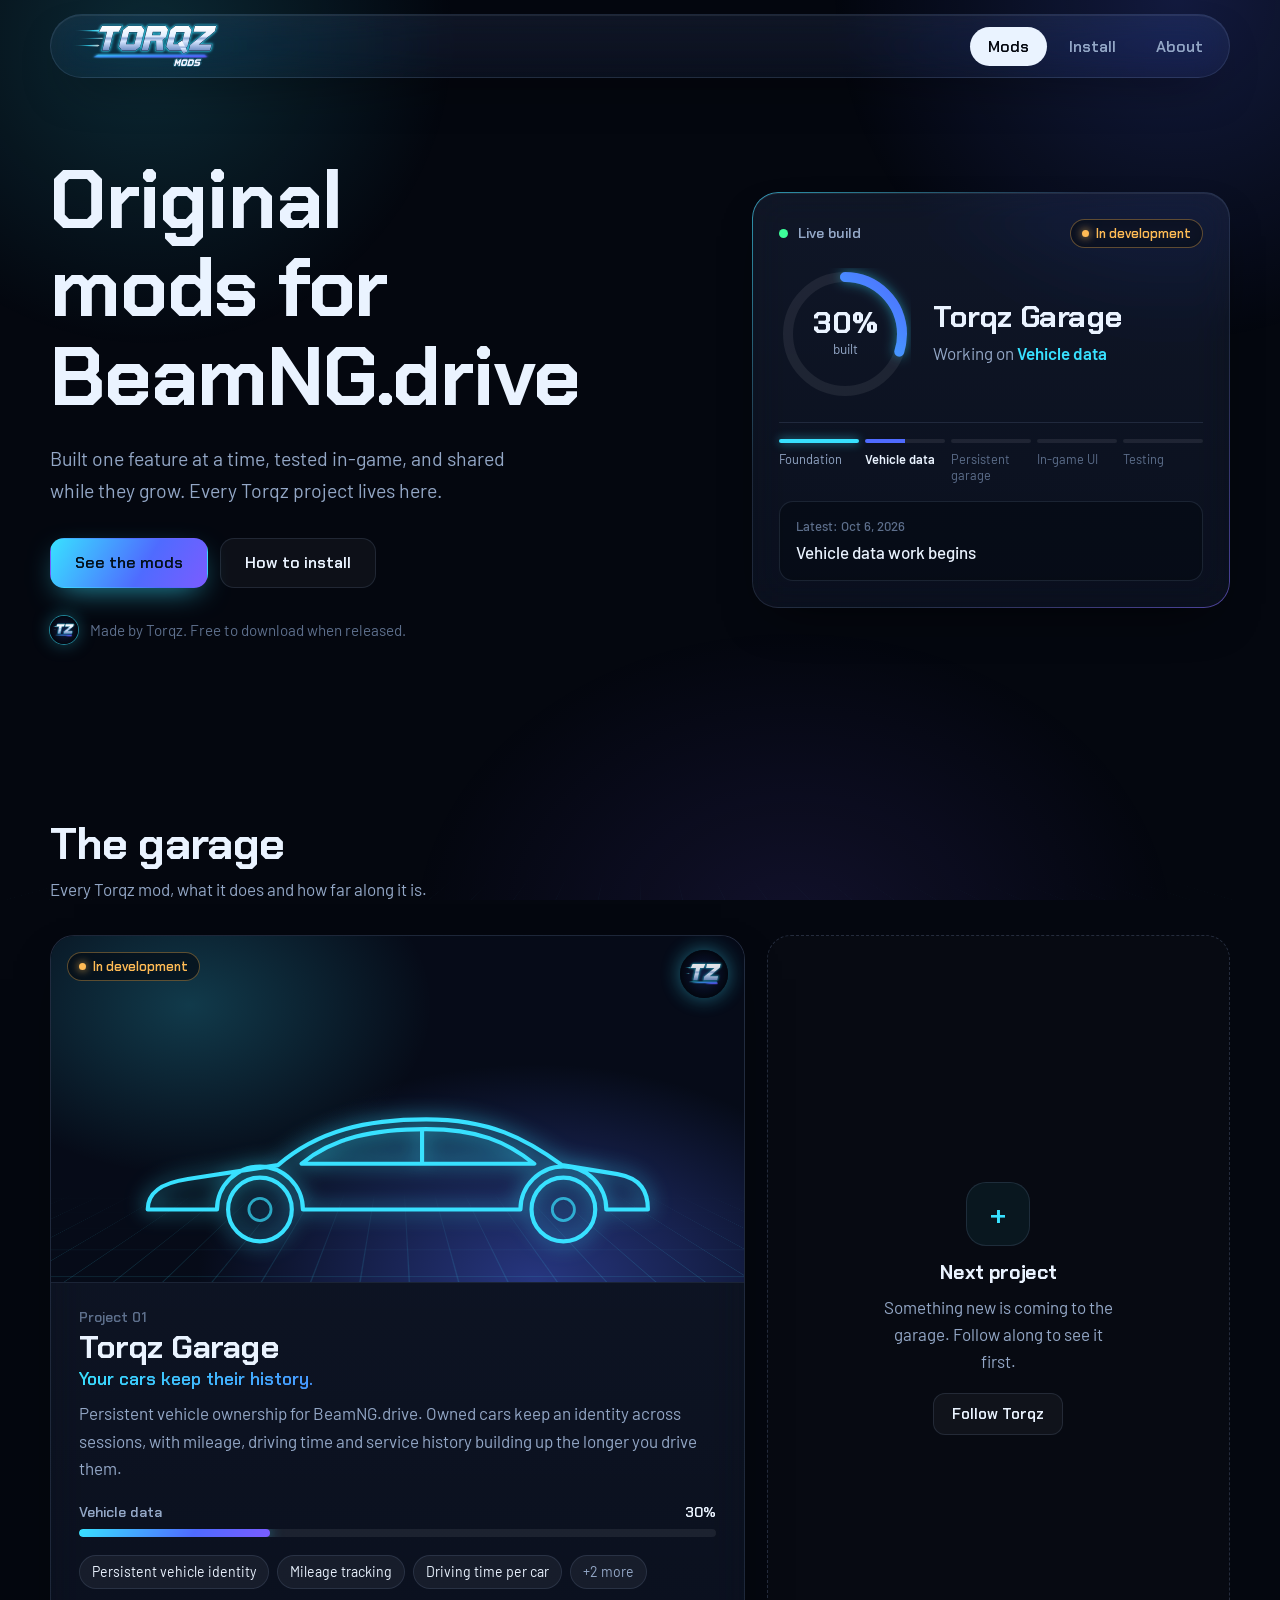
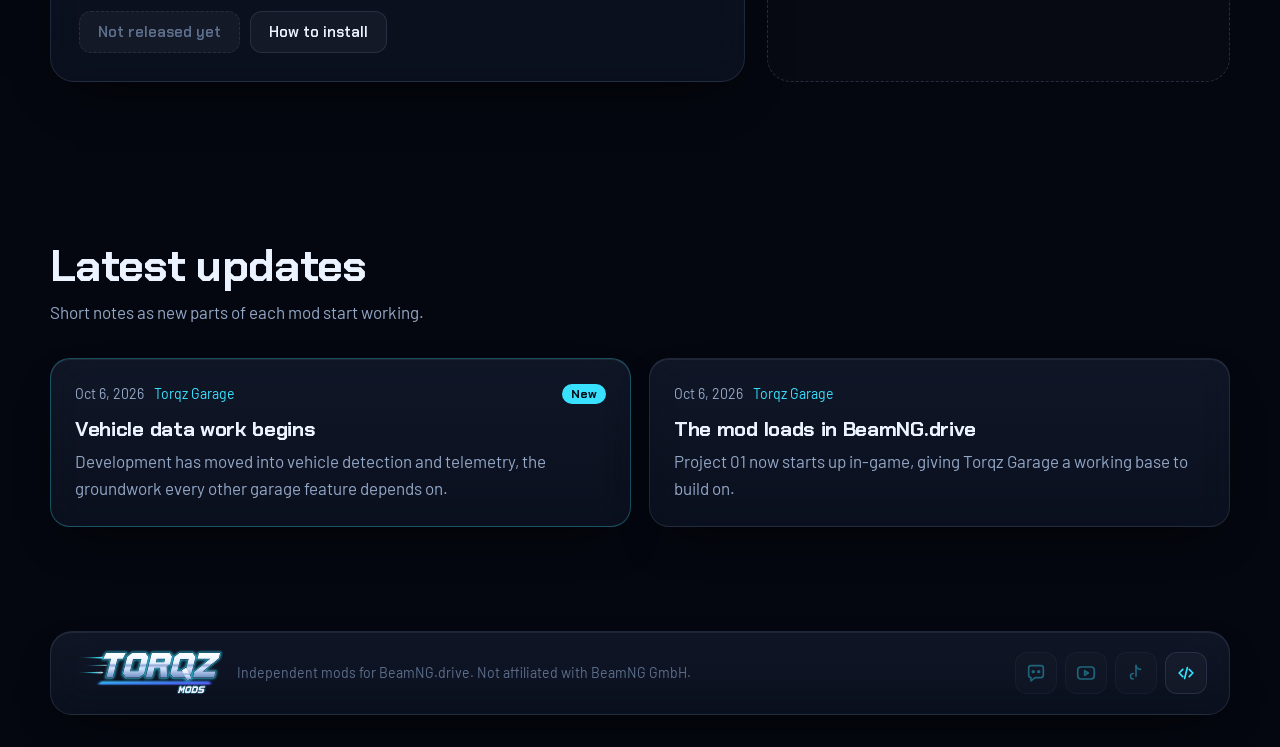
==== commit d4978bc4: "Add new Torqz logo: speed wordmark, TZ icon, favicon and share image Co-Authored-By: Claude Opus 5.5" ====
--- a/index.html
+++ b/index.html
@@ -10,7 +10,8 @@
   <meta property="og:title" content="Torqz Mods | Original BeamNG.drive mods">
   <meta property="og:description" content="Torqz Mods builds original BeamNG.drive mods one feature at a time. See every project, its progress and the latest updates.">
   <meta property="og:type" content="website">
-  <meta property="og:image" content="https://torqzmods.github.io/torqz-mods/assets/brand/torqz-logo.webp">
+  <meta property="og:image" content="https://torqzmods.github.io/torqz-mods/assets/brand/og-image.png">
+  <meta name="twitter:card" content="summary_large_image">
   <link rel="icon" href="assets/favicon.svg" type="image/svg+xml">
   <link rel="preconnect" href="https://fonts.googleapis.com">
   <link rel="preconnect" href="https://fonts.gstatic.com" crossorigin>
@@ -30,7 +31,7 @@
             <a class="btn primary" href="#mods">See the mods</a>
             <a class="btn ghost" href="install.html">How to install</a>
           </div>
-          <div class="hero-note"><span class="brand-mark"><img src="assets/brand/torqz-logo.webp" alt="" width="28" height="28"></span>Made by Torqz. Free to download when released.</div>
+          <div class="hero-note"><span class="brand-mark"><img src="assets/brand/torqz-icon.svg" alt="" width="28" height="28"></span>Made by Torqz. Free to download when released.</div>
         </div>
         <div class="live glass" data-live></div>
       </div>
--- a/css/site.css
+++ b/css/site.css
@@ -96,8 +96,9 @@
   display: block; width: 34px; height: 34px; border-radius: 50%; overflow: hidden; flex: none;
   box-shadow: 0 0 0 1px rgba(56, 225, 255, 0.5), 0 0 18px rgba(56, 225, 255, 0.35);
 }
-/* the source logo is damaged along its bottom edge, so it's zoomed from the top to hide that */
-.brand-mark img { width: 100%; height: 100%; object-fit: cover; object-position: 50% 0; transform: scale(1.18); transform-origin: 50% 30%; }
+.brand-mark img { width: 100%; height: 100%; object-fit: cover; }
+.wordmark { height: 46px; width: auto; }
+.brand { padding-left: 8px; }
 .brand-mark.lg { width: 52px; height: 52px; }
 nav { display: flex; gap: 4px; }
 nav a {
@@ -202,7 +203,7 @@
 .car-art .car-glass { fill: rgba(56, 225, 255, 0.1); }
 .car-art .hubcap { stroke-width: 4; opacity: 0.7; }
 .mod-card:hover .car-art { transform: translateX(10px); }
-.media-logo { position: absolute; right: 16px; top: 14px; width: 48px; height: 48px; border-radius: 50%; object-fit: cover; object-position: 50% 0; opacity: 0.9; box-shadow: 0 0 20px rgba(56, 225, 255, 0.5); }
+.media-logo { position: absolute; right: 16px; top: 14px; width: 48px; height: 48px; border-radius: 50%; object-fit: cover; opacity: 0.9; box-shadow: 0 0 20px rgba(56, 225, 255, 0.5); }
 .mod-body { padding: 26px 28px 28px; display: flex; flex-direction: column; flex: 1; }
 .mod-project { color: var(--faint); font: 600 0.85rem var(--display); margin-bottom: 4px; }
 .mod-body h3 { font-size: 2rem; margin-bottom: 4px; }
@@ -310,7 +311,7 @@
 .site-footer { position: relative; z-index: 1; padding: 24px 0 32px; }
 .foot { display: flex; justify-content: space-between; align-items: center; gap: 20px; flex-wrap: wrap; border-radius: 22px; padding: 18px 22px; }
 .foot-brand { display: flex; align-items: center; gap: 14px; }
-.foot-brand .brand-mark { width: 40px; height: 40px; }
+.foot-brand .wordmark { height: 46px; }
 .foot-brand strong { font: 700 1.05rem var(--display); }
 .foot-brand p { color: var(--faint); font-size: 0.88rem; margin: 0; }
 .foot-links { display: flex; gap: 8px; }
